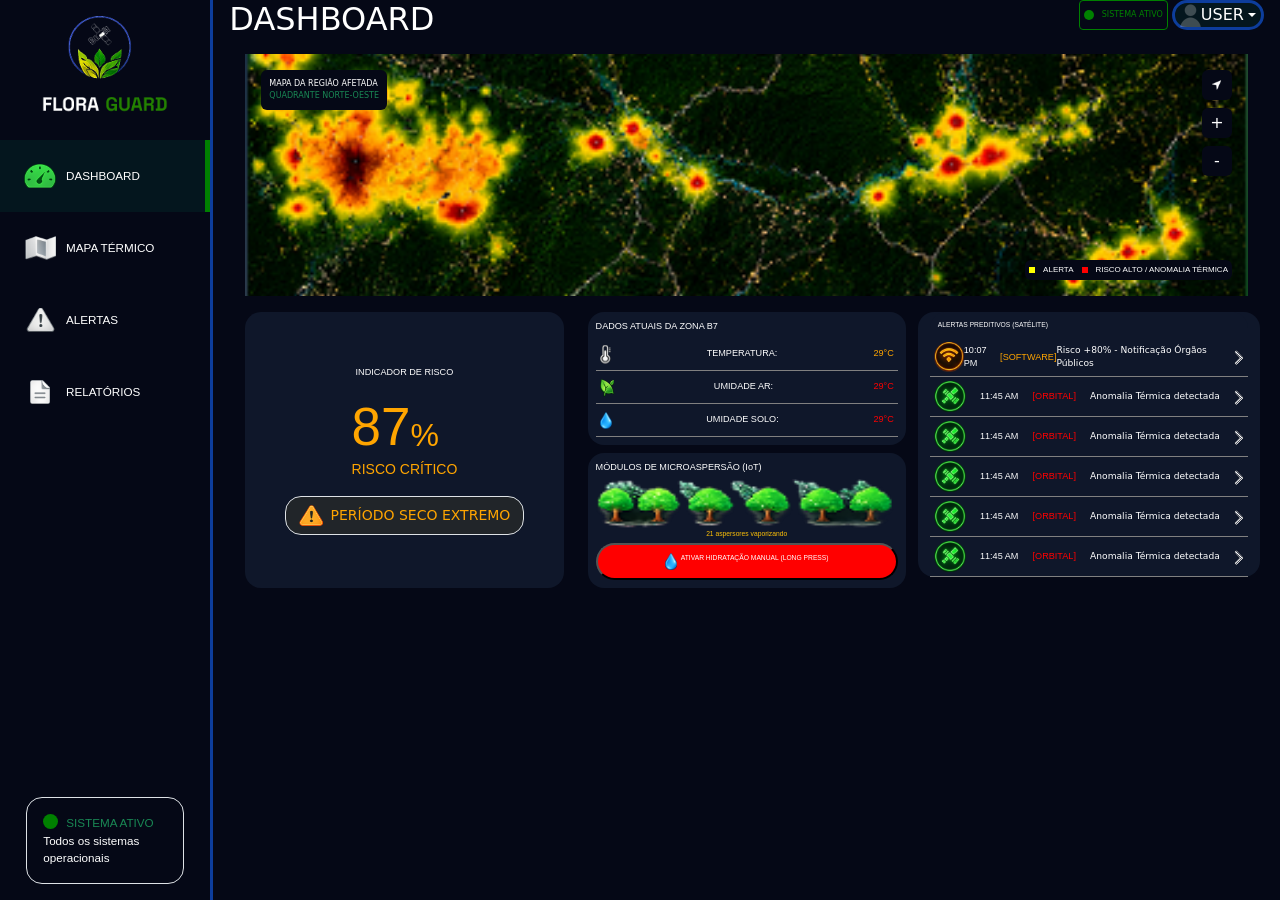
==== pages/dashboard.html @ 03de00dc "Dashboard e Mapa finalizados Depois de muito trabalho consegui fazer as duas paginas" ====
<!DOCTYPE html>
<html lang="pt-br">

<head>
    <meta charset="UTF-8">
    <meta name="viewport" content="width=device-width, initial-scale=1.0">
    <title>Dashboard - Flora Guard</title>
    <link href="https://cdn.jsdelivr.net/npm/bootstrap@5.3.8/dist/css/bootstrap.min.css" rel="stylesheet"
        integrity="sha384-sRIl4kxILFvY47J16cr9ZwB07vP4J8+LH7qKQnuqkuIAvNWLzeN8tE5YBujZqJLB" crossorigin="anonymous">
    <link rel="stylesheet" href="../css/dashboard.css">
    <link rel="stylesheet" href="../css/style.css">
    <link rel="stylesheet" href="../css/mapa.css">
</head>

<body class="bg-color-blue min-vh-100 d-md-flex">
    <div class="row g-0 w-100 min-vh-100">
        <div id="nav-desktop"
            class="col-md-2 h-100 bg-color-blue p-0 d-flex flex-column align-items-center justify-content-between py-3 gap-4 borda-direita d-none d-md-flex">
            <div class="d-flex flex-column w-100 align-items-center gap-4">
                <img src="../assets/nav/logo-nav-pc.png" alt="" width="60%" class="d-none d-md-block">
                <div id="elementos-nav" class="w-100">
                    <a href="../pages/dashboard.html" class="text-decoration-none">
                        <div class="nav-item d-flex align-items-center px-4 ativo">
                            <div class="img-nav">
                                <img src="../assets/nav/icone-dashboard-ativo.svg" alt="">
                            </div>
                            <p class="mb-0 text-white SpaceGrotesk ts-14">DASHBOARD</p>
                        </div>
                    </a>
                    <a href="../pages/mapa.html" class=" text-decoration-none">
                        <div class="nav-item d-flex align-items-center px-4">
                            <div class="img-nav">
                                <img src="../assets/nav/icone-mapa.svg" alt="">
                            </div>
                            <p class="mb-0 text-white SpaceGrotesk ts-14">MAPA TÉRMICO</p>
                        </div>
                    </a>
                    <a href="../pages/alerta.html" class=" text-decoration-none">
                        <div class="nav-item d-flex align-items-center px-4">
                            <div class="img-nav">
                                <img src="../assets/nav/icone-alerta.svg" alt="">
                            </div>
                            <p class="mb-0 text-white SpaceGrotesk ts-14">ALERTAS</p>
                        </div>
                    </a>
                    <a href="../pages/realtorio.html" class=" text-decoration-none">
                        <div class="nav-item d-flex align-items-center px-4">
                            <div class="img-nav">
                                <img src="../assets/nav/icone-relatorio.svg" alt="">
                            </div>
                            <p class="mb-0 text-white SpaceGrotesk ts-14">RELATÓRIOS</p>
                        </div>
                    </a>
                </div>
            </div>
            <div class="p-3 rounded-4 border w-75 d-none d-sm-block">
                <div class="d-flex gap-2">
                    <div class="circle"></div>
                    <p class="mb-0 SpaceGrotesk ts-14 text-success">SISTEMA ATIVO</p>
                </div>
                <p class="mb-0 SpaceGrotesk ts-14 text-white">Todos os sistemas operacionais</p>
            </div>
        </div>

        <main class="col-12 col-md-10 p-0 bg-color-blue">
            <div id="cabecalho" class="d-flex justify-content-between p-3 py-0">
                <h1 class="fs-2 text-white">DASHBOARD</h1>
                <div class="dropdown dropdown-personalizado w-auto">
                    <div class="d-flex gap-1">
                        <div class="d-flex align-items-center gap-2 px-1 borda-card-ativo">
                            <div id="circle"></div>
                            <p class="text-card-ativo mb-0 fs-8">SISTEMA ATIVO</p>
                        </div>

                        <button class="btn btn-estilo text-white dropdown-toggle" type="button"
                            data-bs-toggle="dropdown" aria-expanded="false">
                            <img src="../assets/dashboard/User 1.svg" alt="">
                            USER
                        </button>

                        <ul class="dropdown-menu dropdown-menu-dark" style="width: 200px;">
                            <li><a class="dropdown-item active" href="#">Perfil</a></li>
                            <li><a class="dropdown-item" href="#"></a></li>
                            <li><a class="dropdown-item" href="#">Temas</a></li>
                            <li>
                                <hr class="dropdown-divider">
                            </li>
                            <li><a class="dropdown-item" href="#">Configurações</a></li>
                        </ul>
                    </div>
                </div>
            </div>

            <div class="p-4 py-0">
                <div class="row-4 mb-0 p-0 row-md-6 p-2">
                    <div class="mapa rounde-4 h-100">
                        <div class="topo">
                            <div class="info-regiao text-white p-2 rounded d-flex flex-column bg-color-blue">
                                <p class="text-menor mb-0">MAPA DA REGIÃO AFETADA</p>
                                <p class="text-menor mb-0 text-success">QUADRANTE NORTE-OESTE</p>
                            </div>

                            <div class="controles d-flex align-items-center gap-2 flex-column">
                                <button
                                    class="btn btn-secundary bg-color-blue text-white d-flex justify-content-center align-items-center"><img
                                        src="../assets/dashboard/setinha 1.svg" alt=""></button>
                                <button
                                    class="btn btn-secundary bg-color-blue text-white d-flex justify-content-center align-items-center">+</button>
                                <button
                                    class="btn btn-secundary bg-color-blue text-white d-flex justify-content-center align-items-center">-</button>
                            </div>
                        </div>

                        <div class="rodape">
                            <div
                                class="legenda d-flex align-items-center bg-color-blue p-1 rounded justify-content-end gap-2">
                                <span class="alerta"></span>
                                <p class="Inter text-white text-rodape mb-0">ALERTA</p>

                                <span class="risco"></span>
                                <p class="Inter text-white text-rodape mb-0">RISCO ALTO / ANOMALIA TÉRMICA</p>
                            </div>
                        </div>
                    </div>
                </div>

                <div class="row row-4 p-0 row-md-6 h-40 h-md-50 p-2">
                    <div class="col-6 col-md-4">
                        <section
                            class="h-100 d-flex flex-column justify-content-center align-items-center gap-3  bg-color-blue-dois rounded-4">
                            <p class="SpaceGrotesk text-11 mb-0 text-white">INDICADOR DE RISCO</p>
                            <div>
                                <div class="d-flex">
                                    <h2 class="mb-0 text-63 SpaceGrotesk">87</h2>
                                    <p class="mb-0 d-flex align-items-end text-32 SpaceGrotesk">%</p>
                                </div>
                                <p class="text-14 mb-0 SpaceGrotesk">RISCO CRÍTICO</p>
                            </div>
                            <div
                                class="p-2 d-flex justify-content-center align-items-center gap-2 bg-dark rounded-4 border w-75">
                                <img src="../assets/dashboard/Alerta2 1.svg" alt="">
                                <h4 class="mb-0 text-14 text-center">PERÍODO SECO EXTREMO</h4>
                            </div>
                        </section>
                    </div>
                    <div class="col col-6 col-md-4 d-flex flex-column gap-2 justify-content-between">
                        <div class="row-6 h-50 bg-color-blue-dois rounded-4 d-flex flex-column justify-content-center p-8 gap-1">
                            <p class="mb-0 SpaceGrotesk text-11 text-white">DADOS ATUAIS DA ZONA B7</p>
                            <div>
                                <table class="w-100">
                                    <tr class="d-flex justify-content-between align-items-center border-bootom p-1">
                                        <td><img src="../assets/dashboard/temperatura_img 1.svg" alt=""></td>
                                        <td>
                                            <p class="mb-0 SpaceGrotesk text-11 text-white">TEMPERATURA:</p>
                                        </td>
                                        <td>
                                            <P class="mb-0 SpaceGrotesk text-11 text-orange">29°C</P>
                                        </td>
                                    </tr>
                                    <tr class="d-flex justify-content-between align-items-center border-bootom p-1">
                                        <td><img src="../assets/dashboard/umidadeAr_img 1.svg" alt=""></td>
                                        <td>
                                            <p class="mb-0 SpaceGrotesk text-11 text-white">UMIDADE AR:</p>
                                        </td>
                                        <td>
                                            <P class="mb-0 SpaceGrotesk text-11 text-red">29°C</P>
                                        </td>
                                    </tr>
                                    <tr class="d-flex justify-content-between align-items-center border-bootom p-1">
                                        <td><img src="../assets/dashboard/umidadeSolo_img 1.svg" alt=""></td>
                                        <td>
                                            <p class="mb-0 SpaceGrotesk text-11 text-white">UMIDADE SOLO:</p>
                                        </td>
                                        <td>
                                            <P class="mb-0 SpaceGrotesk text-11 text-red">29°C</P>
                                        </td>
                                    </tr>
                                </table>
                            </div>
                        </div>
                        <div class="row-6 h-50 bg-color-blue-dois rounded-4 p-8 d-flex justify-content-center flex-column gap-1">
                            <p class="mb-0 SpaceGrotesk text-11 text-white">MÓDULOS DE MICROASPERSÃO (IoT)</p>
                            <div class="w-100 d-flex flex-column ">
                                <img src="../assets/dashboard/microAspersão 1.png" alt="" height="50px">
                                <p class="SpaceGrotesk text-8 text-center text-warning mb-0">21 aspersores
                                    vaporizando
                                </p>
                            </div>
                            <button class="d-flex justify-content-center gap-1 p-8 rounded-5 bg-red">
                                <img src="../assets/dashboard/umidadeSolo_img 1.svg" alt="">
                                <p class="mb-0 SpaceGrotesk text-8 text-white text-center">ATIVAR HIDRATAÇÃO
                                    MANUAL
                                    (LONG PRESS)</p>
                            </button>
                        </div>
                    </div>
                    <div id="card" class="row-4 bg-color-blue-dois rounded-4 col-md-4  mt-3 mt-md-0">
                        <div class="bg-color-blue-dois w-100 rounded-4">
                            <p class="mb-0 SpaceGrotesk text-8 text-white p-8">ALERTAS PREDITIVOS (SATÉLITE)</p>

                            <table class="w-100">
                                <tr class="d-flex justify-content-between align-items-center border-bootom p-1">
                                    <td><img src="../assets/dashboard/Software 2.svg" alt=""></td>
                                    <td>
                                        <p class="mb-0 SpaceGrotesk text-11 text-white">10:07 PM</p>
                                    </td>
                                    <td>
                                        <P class="mb-0 SpaceGrotesk text-11 text-orange">[SOFTWARE]</P>
                                    </td>
                                    <td>
                                        <p class="text-11 text-white mb-0">Risco +80% - Notificação Órgãos
                                            Públicos
                                        </p>
                                    </td>
                                    <td><img src="../assets/dashboard/seta 1.png" alt=""></td>
                                </tr>
                                <tr class="d-flex justify-content-between align-items-center border-bootom p-1">
                                    <td><img src="../assets/dashboard/Orbital 2.svg" alt=""></td>
                                    <td>
                                        <p class="mb-0 SpaceGrotesk text-11 text-white">11:45 AM</p>
                                    </td>
                                    <td>
                                        <P class="mb-0 SpaceGrotesk text-11 text-red">[ORBITAL]</P>
                                    </td>
                                    <td>
                                        <p class="text-11 text-white mb-0">Anomalia Térmica detectada</p>
                                    </td>
                                    <td><img src="../assets/dashboard/seta 1.png" alt=""></td>
                                </tr>
                                <tr
                                    class="d-none d-md-flex justify-content-between align-items-center border-bootom p-1">
                                    <td><img src="../assets/dashboard/Orbital 2.svg" alt=""></td>
                                    <td>
                                        <p class="mb-0 SpaceGrotesk text-11 text-white">11:45 AM</p>
                                    </td>
                                    <td>
                                        <P class="mb-0 SpaceGrotesk text-11 text-red">[ORBITAL]</P>
                                    </td>
                                    <td>
                                        <p class="text-11 text-white mb-0">Anomalia Térmica detectada</p>
                                    </td>
                                    <td><img src="../assets/dashboard/seta 1.png" alt=""></td>
                                </tr>
                                <tr
                                    class="d-none d-md-flex justify-content-between align-items-center border-bootom p-1">
                                    <td><img src="../assets/dashboard/Orbital 2.svg" alt=""></td>
                                    <td>
                                        <p class="mb-0 SpaceGrotesk text-11 text-white">11:45 AM</p>
                                    </td>
                                    <td>
                                        <P class="mb-0 SpaceGrotesk text-11 text-red">[ORBITAL]</P>
                                    </td>
                                    <td>
                                        <p class="text-11 text-white mb-0">Anomalia Térmica detectada</p>
                                    </td>
                                    <td><img src="../assets/dashboard/seta 1.png" alt=""></td>
                                </tr>
                                <tr
                                    class="d-none d-md-flex justify-content-between align-items-center border-bootom p-1">
                                    <td><img src="../assets/dashboard/Orbital 2.svg" alt=""></td>
                                    <td>
                                        <p class="mb-0 SpaceGrotesk text-11 text-white">11:45 AM</p>
                                    </td>
                                    <td>
                                        <P class="mb-0 SpaceGrotesk text-11 text-red">[ORBITAL]</P>
                                    </td>
                                    <td>
                                        <p class="text-11 text-white mb-0">Anomalia Térmica detectada</p>
                                    </td>
                                    <td><img src="../assets/dashboard/seta 1.png" alt=""></td>
                                </tr>
                                <tr
                                    class="d-none d-md-flex justify-content-between align-items-center border-bootom p-1">
                                    <td><img src="../assets/dashboard/Orbital 2.svg" alt=""></td>
                                    <td>
                                        <p class="mb-0 SpaceGrotesk text-11 text-white">11:45 AM</p>
                                    </td>
                                    <td>
                                        <P class="mb-0 SpaceGrotesk text-11 text-red">[ORBITAL]</P>
                                    </td>
                                    <td>
                                        <p class="text-11 text-white mb-0">Anomalia Térmica detectada</p>
                                    </td>
                                    <td><img src="../assets/dashboard/seta 1.png" alt=""></td>
                                </tr>
                            </table>
                        </div>
                    </div>

                </div>
            </div>
        </main>
    </div>

    <div id="nav-mobile" class="d-flex d-md-none">

        <a href="../pages/dashboard.html">
            <img src="../assets/nav/icone-dashboard-ativo.svg">
            <span>Dashboard</span>
        </a>

        <a href="../pages/mapa.html">
            <img src="../assets/nav/icone-mapa.svg">
            <span>Mapa</span>
        </a>

        <a href="../pages/alerta.html">
            <img src="../assets/nav/icone-alerta.svg">
            <span>Alertas</span>
        </a>

        <a href="../pages/realtorio.html">
            <img src="../assets/nav/icone-relatorio.svg">
            <span>Relatórios</span>
        </a>

    </div>

    <script src="https://cdn.jsdelivr.net/npm/bootstrap@5.3.8/dist/js/bootstrap.bundle.min.js"
        integrity="sha384-FKyoEForCGlyvwx9Hj09JcYn3nv7wiPVlz7YYwJrWVcXK/BmnVDxM+D2scQbITxI" crossorigin="anonymous">
        </script>
</body>

</html>
---- css/dashboard.css ----
@charset "UTF-8";

* {
    margin: 0;
    padding: 0;
    box-sizing: border-box;
}

body {
    min-height: 100vh;
    height: auto;
}

html {
    height: 100%;
}

.texto-header {
    font-size: 0.5625rem;
}

.icone-user {
    background-color: #111527;
    color: white;
    border-radius: 50%;
    padding: 10px;
}

.text-card-ativo {
    font-size: 0.6rem;
    color: green;
}

.borda-card-ativo {
    border: 1px solid green;
    border-radius: 4px;
}

#circle {
    width: 10px;
    height: 10px;
    background-color: green;
    border-radius: 50%;
}

.text-menor {
    font-size: 0.5rem;
}

.mapa-container {
    position: relative;
    width: 100%;
}

.mapa-img {
    width: 100%;
    display: block;
    border-radius: 20px;
}

.h-45{
    heigth: 40%
}

.mapa {
    min-height: 242px;

    background-image: url("../assets/dashboard/mapa\ termico\ 1.png");
    background-size: cover;
    background-position: center;

    display: flex;
    flex-direction: column;
    justify-content: space-between;

    padding: 1rem;
}

.overlay {
    position: absolute;
    inset: 0;

    display: flex;
    flex-direction: column;
    justify-content: space-between;

    padding: 1.7rem;
}

.topo {
    display: flex;
    justify-content: space-between;
    align-items: flex-start;
}

.rodape {
    display: flex;
    justify-content: flex-end;
}

.btn {
    padding: 5px;
    height: 30px;
    width: 30px;
}

.text-rodape {
    font-size: 0.5rem;
}

.alerta {
    width: 6px;
    height: 6px;
    background-color: yellow;
}


.risco {
    width: 6px;
    height: 6px;
    background-color: red;
}

.text-14 {
    font-size: 0.736rem;
    color: orange;
}

.text-63 {
    font-size: 3.31rem;
    color: orange;
}

.text-32 {
    font-size: 2rem;
    color: orange;
}

.text-11 {
    font-size: 0.57rem;
}

.text-8 {
    font-size: 0.42rem
}

.p-8 {
    padding: 8px;
}

.text-orange {
    color: orange;
}

.text-red {
    color: red;
}

.border-bootom {
    border-bottom: 1px solid gray;
}

.bg-red {
    background-color: red;
}

.nav-flora {
    position: absolute;
    bottom: 0px;
    background-color: #111527;
    margin-top: 10px;
    border-radius: 15px;
    max-width: 400px;
}

.w-90 {
    width: 90%;
}

.table-responsive-custom {
    width: 100%;
    overflow-x: auto;
}

.h-md-100 {
    height: 100%;
}

.h-40{
    height: 40%;
}

.fs-8{
    font-size: 8px
}

@media (min-width: 768px) {

    #card{
        height: fit-content;
    }

     #nav-desktop {
        position: sticky;
        top: 0;
        height: 100vh;
    }
}
---- css/style.css ----
@charset "UTF-8";

* {
    margin: 0;
    padding: 0;
    box-sizing: border-box;
}

html,
body {
    min-height: 100%;
    scroll-behavior: smooth;
}

body {
    overflow-x: hidden;
}

.Orbitron {
    font-family: 'Orbitron', sans-serif;
}

.SpaceGrotesk {
    font-family: 'Space Grotesk', sans-serif;
}

.Inter {
    font-family: 'Inter', sans-serif;
}

.text-verde {
    color: #238200;
}

.bg-color-blue {
    background-color: #050816;
}

.bg-color-blue-dois {
    background-color: #0F172A;
}

.efeito-vidro {
    background: rgba(230, 231, 236, 0.056);
    border-radius: 16px;
    box-shadow: 0 4px 30px rgba(0, 0, 0, 0.1);
    backdrop-filter: blur(2px);
    -webkit-backdrop-filter: blur(2px);
    border: 1px solid rgba(5, 8, 22, 0.14);
    width: 100%;
    max-width: 900px;
    padding: 2rem;
}

.ul-estilo {
    list-style: none;
    font-size: 0.5rem;
}

.a-estilo {
    text-decoration: none;
    color: white;
}

.a-estilo:hover {
    color: #238200;
}

.text-pequeno {
    font-size: 0.5rem;
}

#flora-guard {
    background-image: url(../assets/fundo-section-flora-guard.jpg);
    background-size: cover;
    background-position: center;
    width: 100%;
    min-height: 100%;
}

.padding-problema,
.padding-solucao,
.padding-objetivo {
    padding: 50px 20px;
}

.padding-funciona {
    padding-left: 20px;
}

.paragrafo {
    font-size: clamp(0.85rem, 2vw, 1rem);
    font-weight: 500;
    line-height: 1.7;
}

@media (max-width: 991px) {
    .alinhamento-solucao {
        display: flex;
        flex-direction: column;
        align-items: center;
        text-align: center;
        gap: 1.5rem;
    }

    .alinhamento-solucao > * {
        width: 100%;
    }

    .titulos-secundario {
        font-size: clamp(1.75rem, 5vw, 2rem);
    }

    .efeito-vidro {
        padding: 1.5rem;
        width: calc(100% - 2rem);
    }

    .padding-problema,
    .padding-solucao,
    .padding-objetivo {
        padding: 35px 16px;
    }
}

@media (max-width: 767px) {
    #flora-guard {
        min-height: calc(100vh - 56px);
        background-position: top center;
    }

    .ul-estilo {
        font-size: 0.75rem;
    }

    .text-pequeno {
        font-size: 0.7rem;
    }

    .paragrafo {
        max-width: 100%;
    }
}

.celulas {
    padding: 15px;
    box-shadow: 0 4px 8px rgba(0, 0, 0, 0.399);

}

.titulos-secundario {
    font-size: 2rem;
    font-weight: bold;
}

.paragrafo {
    font-size: 0.75rem;
    font-weight: 500;
}

.text-celulas {
    font-size: 1rem;
}

.accordion-button:not(.collapsed) {
    background-color: #0B1F3A;
    color: white;
}

.footer {
    padding: 10px;
    height: 30px;
}

@media (min-width: 768px) {
    .ul-estilo {
        list-style: none;
        font-size: 0.8rem;
    }

    .text-pequeno {
        font-size: 0.8rem;
    }

    .alinhamento-solucao {
        display: flex;
        align-items: center;
        gap: 20px;
    }

    .paragrafo {
        max-width: 500px;
    }
}
---- css/mapa.css ----
@charset "UTF-8";

body, html {
    margin: 0;
    padding: 0;
    box-sizing: border-box;
}

#container-pai {
    overflow: hidden;
    margin: 0;
    padding: 0;
}

.h-90{
    height: 90%;
}

.nav-item {
    padding: 20px 0px;
    gap: 10px
}

.nav-item:hover {
    background-color: #04161E;
    border-right: 5px solid green;
}

.ativo {
    background-color: #04161E;
    border-right: 5px solid green;
}

.img-nav {
    width: 32px;
    height: 32px;
    display: flex;
    align-items: center;
    justify-content: center;
}

.ts-14 {
    font-size: 0.73rem;
}

.circle {
    width: 15px;
    height: 15px;
    background-color: green;
    border-radius: 50%;
}

.borda-direita {
    border-right: 3px solid #0d3d9c;
}

.btn-estilo {
    background-color: #04161E;
    border: 3px solid #0d3d9c;
    border-radius: 15px;

    width: auto;
    display: flex;
    align-items: center;
    justify-content: space-between;
}

.btn-estilo:hover {
    background-color: rgb(12, 75, 75);
    color: black
}

.dropdown-toggle[aria-expanded="true"] {
    background-color: #04161E;
    color: white;
}

#mapa {
    background-image: url(../assets/mapa/mapa.jpg);
    background-size: cover;
    background-position: center;
}

.dropdown-personalizado {
    width: 15%
}

#retangulo {
    width: 32px;
    height: 150px;
    background-image: linear-gradient(to top, #0D9D00, #80C800, #F3F300, #F85F00, #FF0000);
    border-radius: 5px;
}

.text-14 {
    font-size: 14px;
}

.t-orange {
    color: orange;
}

.t-orangered {
    color: orangered;
}

.t-yellowgreen {
    color: yellowgreen;
}

#nav-mobile{
    position: sticky;
    bottom: 0;

    width: 100%;
    height: 70px;

    background: #04161E;

    display: flex;
    justify-content: space-around;
    align-items: center;

    border-top: 2px solid #0d3d9c;

    z-index: 1000;
}

#nav-mobile a{
    display: flex;
    flex-direction: column;
    align-items: center;

    text-decoration: none;
    color: white;
    font-size: 12px;
}

#nav-mobile img{
    width: 24px;
    height: 24px;
}

@media (max-width: 575.98px) {
    #container-pai {
        flex-direction: column;
    }

    #elementos-nav{
        display: flex;
    }
}

/* mobile */
@media (max-width: 768px) {
    .col-12.col-md-10 {
        height: calc(100vh - 60px) !important;
    }
}

/* desktop volta ao normal */
@media (min-width: 768px) {
    .col-12.col-md-10 {
        height: 100% !important;
    }
}
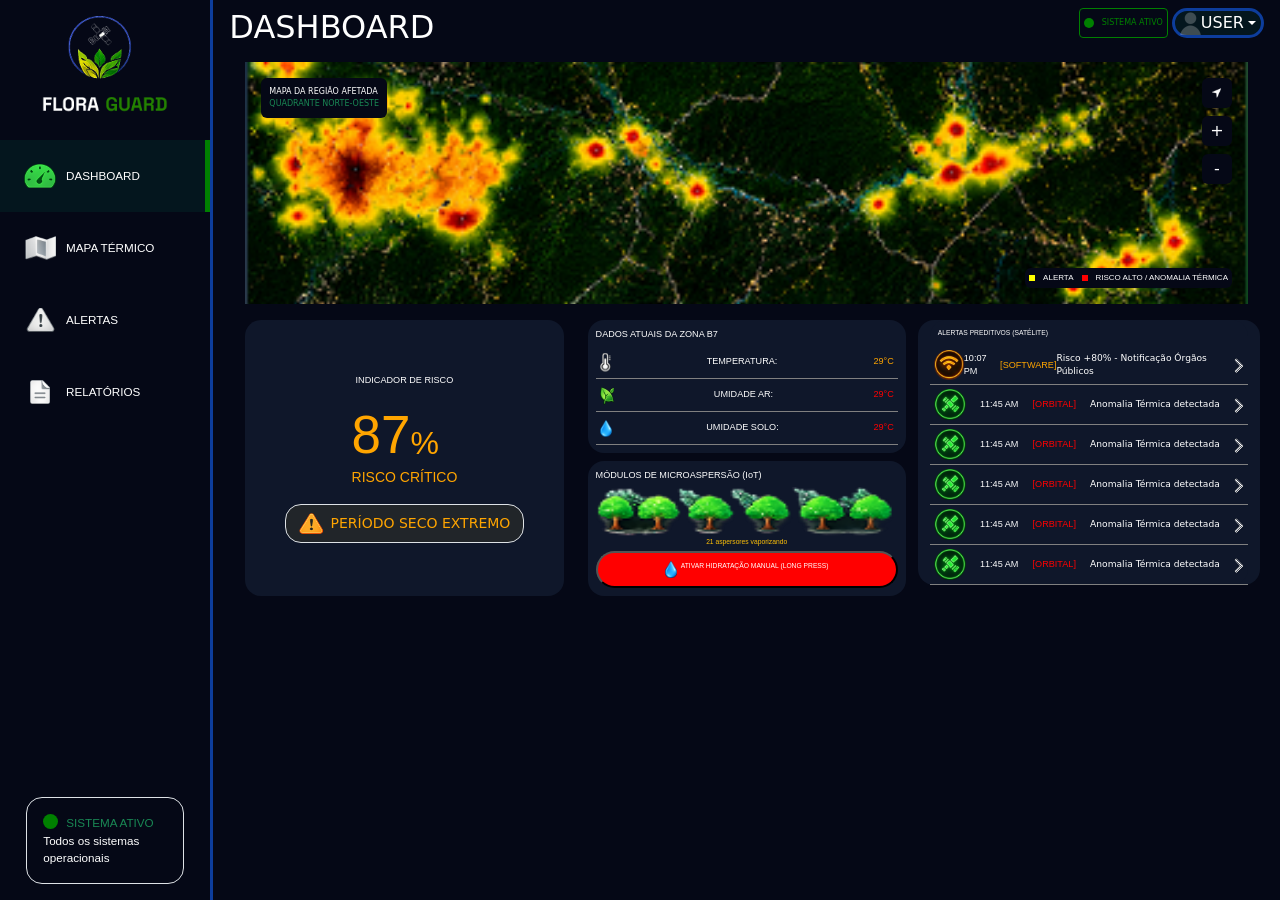
==== commit fe74bac3: "Ultimo ajuste do Dashboard" ====
--- a/pages/dashboard.html
+++ b/pages/dashboard.html
@@ -62,7 +62,7 @@
             </div>
         </div>
 
-        <main class="col-12 col-md-10 p-0 bg-color-blue">
+        <main class="col-12 col-md-10 pt-2 bg-color-blue">
             <div id="cabecalho" class="d-flex justify-content-between p-3 py-0">
                 <h1 class="fs-2 text-white">DASHBOARD</h1>
                 <div class="dropdown dropdown-personalizado w-auto">
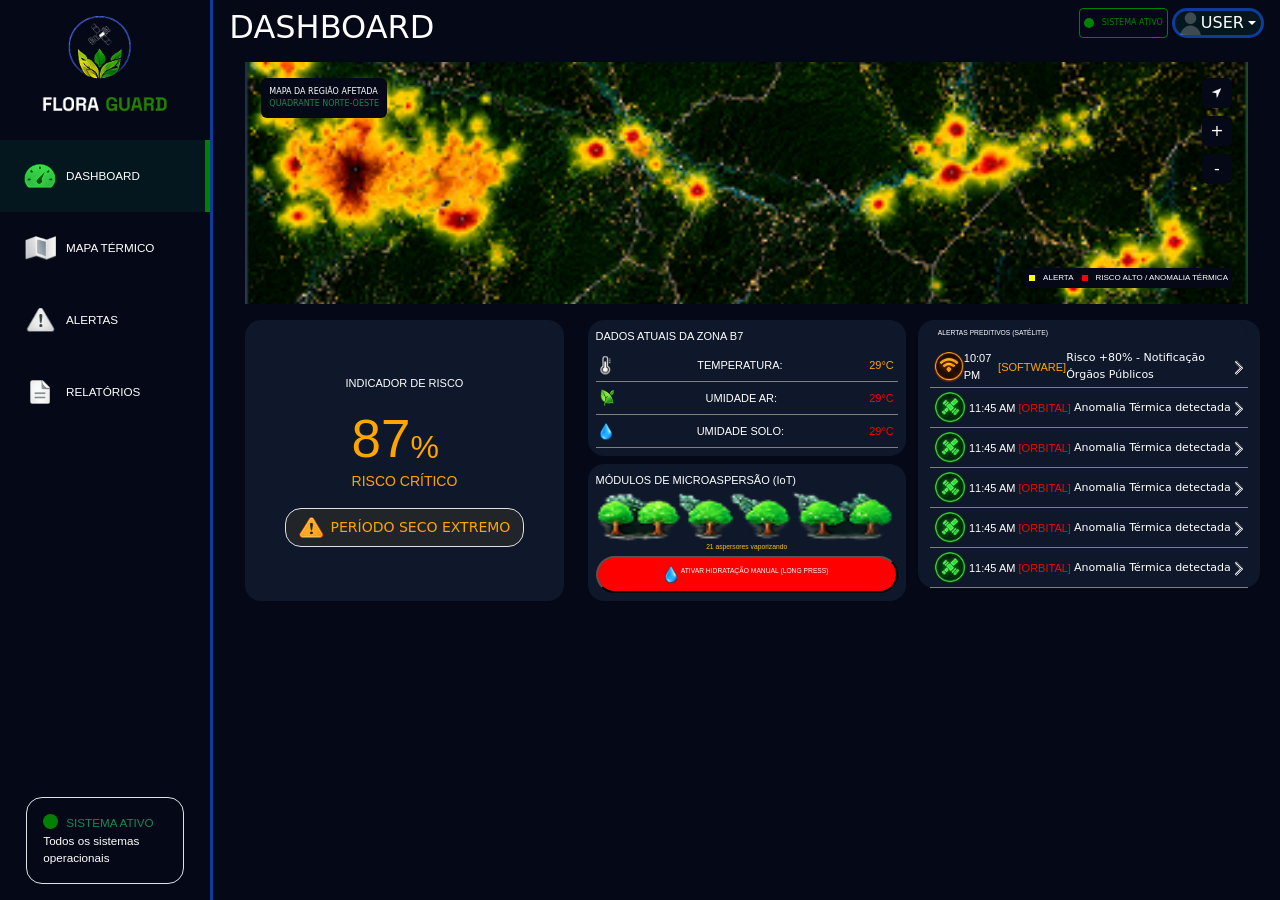
==== commit 0e6f9767: "Metade da tela Alerta" ====
--- a/pages/dashboard.html
+++ b/pages/dashboard.html
@@ -199,7 +199,7 @@
                             <p class="mb-0 SpaceGrotesk text-8 text-white p-8">ALERTAS PREDITIVOS (SATÉLITE)</p>
 
                             <table class="w-100">
-                                <tr class="d-flex justify-content-between align-items-center border-bootom p-1">
+                                <tr class="d-flex justify-content-between align-items-center border-bootom p-1 celula">
                                     <td><img src="../assets/dashboard/Software 2.svg" alt=""></td>
                                     <td>
                                         <p class="mb-0 SpaceGrotesk text-11 text-white">10:07 PM</p>
@@ -214,63 +214,59 @@
                                     </td>
                                     <td><img src="../assets/dashboard/seta 1.png" alt=""></td>
                                 </tr>
-                                <tr class="d-flex justify-content-between align-items-center border-bootom p-1">
-                                    <td><img src="../assets/dashboard/Orbital 2.svg" alt=""></td>
-                                    <td>
-                                        <p class="mb-0 SpaceGrotesk text-11 text-white">11:45 AM</p>
-                                    </td>
-                                    <td>
-                                        <P class="mb-0 SpaceGrotesk text-11 text-red">[ORBITAL]</P>
-                                    </td>
-                                    <td>
-                                        <p class="text-11 text-white mb-0">Anomalia Térmica detectada</p>
-                                    </td>
-                                    <td><img src="../assets/dashboard/seta 1.png" alt=""></td>
-                                </tr>
-                                <tr
-                                    class="d-none d-md-flex justify-content-between align-items-center border-bootom p-1">
-                                    <td><img src="../assets/dashboard/Orbital 2.svg" alt=""></td>
-                                    <td>
-                                        <p class="mb-0 SpaceGrotesk text-11 text-white">11:45 AM</p>
-                                    </td>
-                                    <td>
-                                        <P class="mb-0 SpaceGrotesk text-11 text-red">[ORBITAL]</P>
-                                    </td>
-                                    <td>
-                                        <p class="text-11 text-white mb-0">Anomalia Térmica detectada</p>
-                                    </td>
-                                    <td><img src="../assets/dashboard/seta 1.png" alt=""></td>
-                                </tr>
-                                <tr
-                                    class="d-none d-md-flex justify-content-between align-items-center border-bootom p-1">
-                                    <td><img src="../assets/dashboard/Orbital 2.svg" alt=""></td>
-                                    <td>
-                                        <p class="mb-0 SpaceGrotesk text-11 text-white">11:45 AM</p>
-                                    </td>
-                                    <td>
-                                        <P class="mb-0 SpaceGrotesk text-11 text-red">[ORBITAL]</P>
-                                    </td>
-                                    <td>
-                                        <p class="text-11 text-white mb-0">Anomalia Térmica detectada</p>
-                                    </td>
-                                    <td><img src="../assets/dashboard/seta 1.png" alt=""></td>
-                                </tr>
-                                <tr
-                                    class="d-none d-md-flex justify-content-between align-items-center border-bootom p-1">
-                                    <td><img src="../assets/dashboard/Orbital 2.svg" alt=""></td>
-                                    <td>
-                                        <p class="mb-0 SpaceGrotesk text-11 text-white">11:45 AM</p>
-                                    </td>
-                                    <td>
-                                        <P class="mb-0 SpaceGrotesk text-11 text-red">[ORBITAL]</P>
-                                    </td>
-                                    <td>
-                                        <p class="text-11 text-white mb-0">Anomalia Térmica detectada</p>
-                                    </td>
-                                    <td><img src="../assets/dashboard/seta 1.png" alt=""></td>
-                                </tr>
-                                <tr
-                                    class="d-none d-md-flex justify-content-between align-items-center border-bootom p-1">
+                                <tr class="d-flex justify-content-between align-items-center border-bootom p-1 celula">
+                                    <td><img src="../assets/dashboard/Orbital 2.svg" alt=""></td>
+                                    <td>
+                                        <p class="mb-0 SpaceGrotesk text-11 text-white">11:45 AM</p>
+                                    </td>
+                                    <td>
+                                        <P class="mb-0 SpaceGrotesk text-11 text-red">[ORBITAL]</P>
+                                    </td>
+                                    <td>
+                                        <p class="text-11 text-white mb-0">Anomalia Térmica detectada</p>
+                                    </td>
+                                    <td><img src="../assets/dashboard/seta 1.png" alt=""></td>
+                                </tr>
+                                <tr class="d-none d-md-flex justify-content-between align-items-center border-bootom p-1 celula">
+                                    <td><img src="../assets/dashboard/Orbital 2.svg" alt=""></td>
+                                    <td>
+                                        <p class="mb-0 SpaceGrotesk text-11 text-white">11:45 AM</p>
+                                    </td>
+                                    <td>
+                                        <P class="mb-0 SpaceGrotesk text-11 text-red">[ORBITAL]</P>
+                                    </td>
+                                    <td>
+                                        <p class="text-11 text-white mb-0">Anomalia Térmica detectada</p>
+                                    </td>
+                                    <td><img src="../assets/dashboard/seta 1.png" alt=""></td>
+                                </tr>
+                                <tr class="d-none d-md-flex justify-content-between align-items-center border-bootom p-1 celula">
+                                    <td><img src="../assets/dashboard/Orbital 2.svg" alt=""></td>
+                                    <td>
+                                        <p class="mb-0 SpaceGrotesk text-11 text-white">11:45 AM</p>
+                                    </td>
+                                    <td>
+                                        <P class="mb-0 SpaceGrotesk text-11 text-red">[ORBITAL]</P>
+                                    </td>
+                                    <td>
+                                        <p class="text-11 text-white mb-0">Anomalia Térmica detectada</p>
+                                    </td>
+                                    <td><img src="../assets/dashboard/seta 1.png" alt=""></td>
+                                </tr>
+                                <tr class="d-none d-md-flex justify-content-between align-items-center border-bootom p-1 celula">
+                                    <td><img src="../assets/dashboard/Orbital 2.svg" alt=""></td>
+                                    <td>
+                                        <p class="mb-0 SpaceGrotesk text-11 text-white">11:45 AM</p>
+                                    </td>
+                                    <td>
+                                        <P class="mb-0 SpaceGrotesk text-11 text-red">[ORBITAL]</P>
+                                    </td>
+                                    <td>
+                                        <p class="text-11 text-white mb-0">Anomalia Térmica detectada</p>
+                                    </td>
+                                    <td><img src="../assets/dashboard/seta 1.png" alt=""></td>
+                                </tr>
+                                <tr class="d-none d-md-flex justify-content-between align-items-center border-bootom p-1 celula">
                                     <td><img src="../assets/dashboard/Orbital 2.svg" alt=""></td>
                                     <td>
                                         <p class="mb-0 SpaceGrotesk text-11 text-white">11:45 AM</p>
--- a/css/style.css
+++ b/css/style.css
@@ -94,6 +94,18 @@
     line-height: 1.7;
 }
 
+.text-11{
+    font-size: 11px
+}
+
+.celula{
+    padding: 1rem;
+}
+
+.celula:hover{
+    background-color: #0B1F3A;
+}
+
 @media (max-width: 991px) {
     .alinhamento-solucao {
         display: flex;
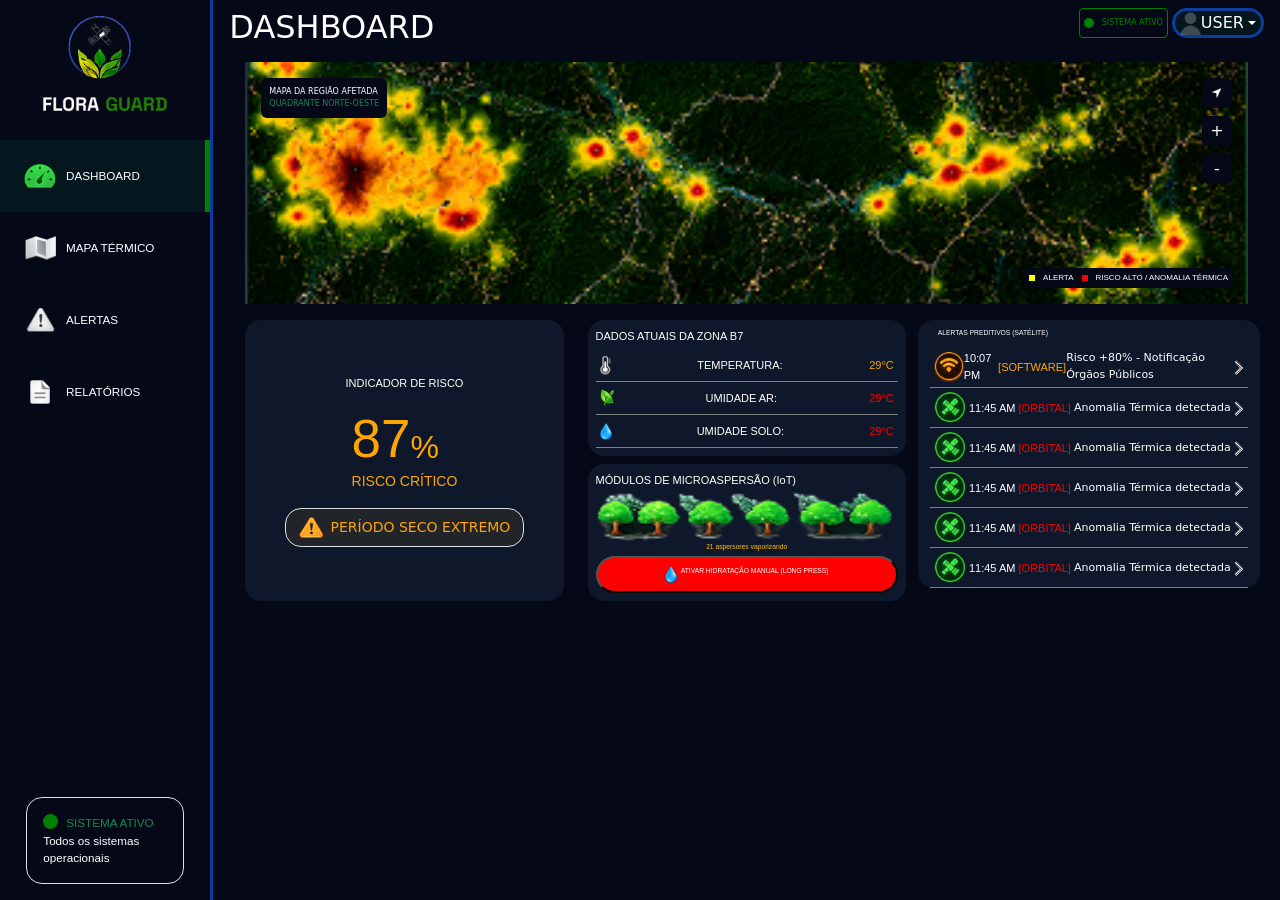
==== commit 492f8e9c: "Links atualizados" ====
--- a/pages/dashboard.html
+++ b/pages/dashboard.html
@@ -43,7 +43,7 @@
                             <p class="mb-0 text-white SpaceGrotesk ts-14">ALERTAS</p>
                         </div>
                     </a>
-                    <a href="../pages/realtorio.html" class=" text-decoration-none">
+                    <a href="../pages/relatorio.html" class=" text-decoration-none">
                         <div class="nav-item d-flex align-items-center px-4">
                             <div class="img-nav">
                                 <img src="../assets/nav/icone-relatorio.svg" alt="">
@@ -305,7 +305,7 @@
             <span>Alertas</span>
         </a>
 
-        <a href="../pages/realtorio.html">
+        <a href="../pages/relatorio.html">
             <img src="../assets/nav/icone-relatorio.svg">
             <span>Relatórios</span>
         </a>
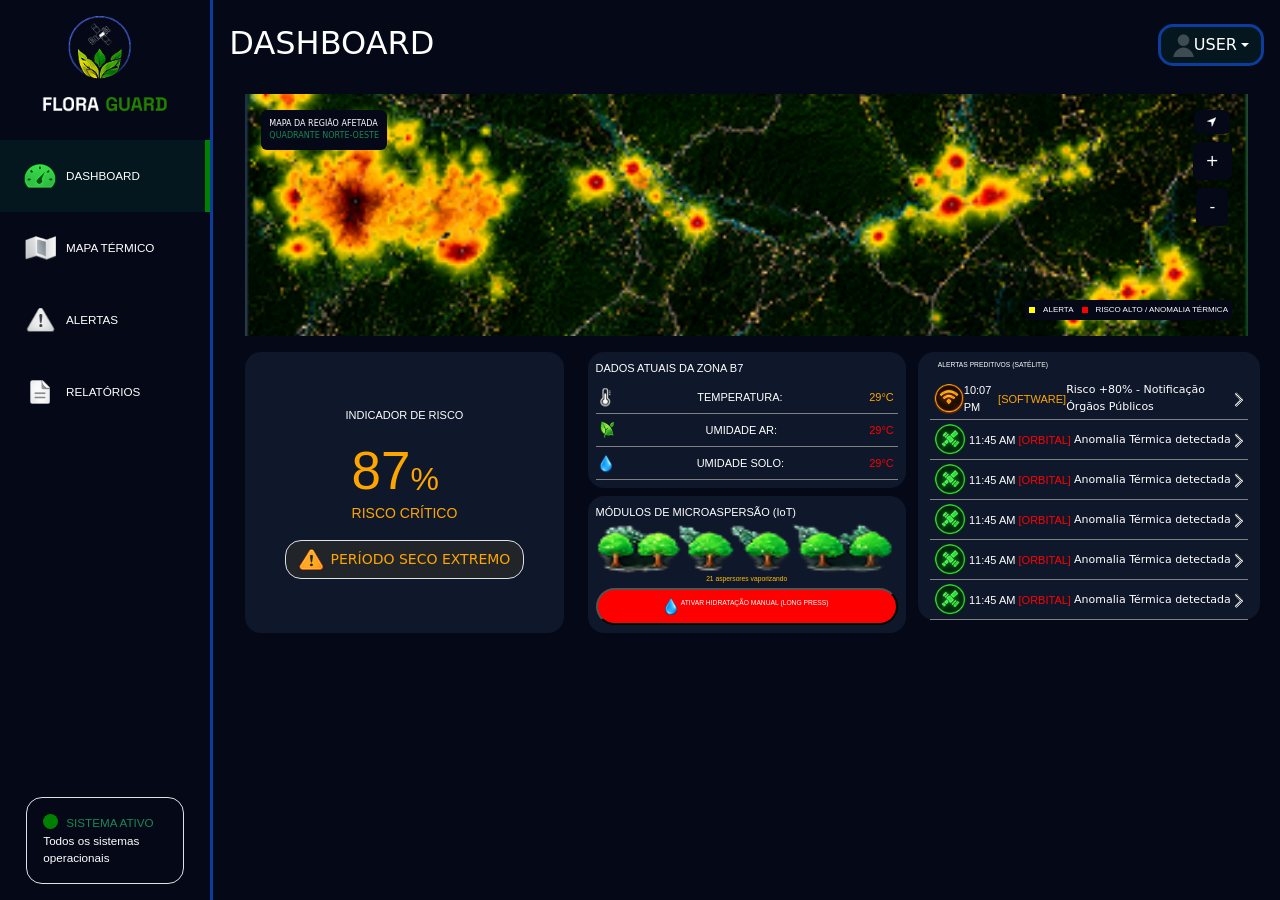
==== commit 648ef60c: "Alertas Por regiao feito" ====
--- a/pages/dashboard.html
+++ b/pages/dashboard.html
@@ -63,31 +63,23 @@
         </div>
 
         <main class="col-12 col-md-10 pt-2 bg-color-blue">
-            <div id="cabecalho" class="d-flex justify-content-between p-3 py-0">
+            <div id="cabecalho" class="d-flex justify-content-between p-3">
                 <h1 class="fs-2 text-white">DASHBOARD</h1>
                 <div class="dropdown dropdown-personalizado w-auto">
-                    <div class="d-flex gap-1">
-                        <div class="d-flex align-items-center gap-2 px-1 borda-card-ativo">
-                            <div id="circle"></div>
-                            <p class="text-card-ativo mb-0 fs-8">SISTEMA ATIVO</p>
-                        </div>
-
-                        <button class="btn btn-estilo text-white dropdown-toggle" type="button"
-                            data-bs-toggle="dropdown" aria-expanded="false">
-                            <img src="../assets/dashboard/User 1.svg" alt="">
-                            USER
-                        </button>
-
-                        <ul class="dropdown-menu dropdown-menu-dark" style="width: 200px;">
-                            <li><a class="dropdown-item active" href="#">Perfil</a></li>
-                            <li><a class="dropdown-item" href="#"></a></li>
-                            <li><a class="dropdown-item" href="#">Temas</a></li>
-                            <li>
-                                <hr class="dropdown-divider">
-                            </li>
-                            <li><a class="dropdown-item" href="#">Configurações</a></li>
-                        </ul>
-                    </div>
+                    <button class="btn btn-estilo text-white dropdown-toggle" type="button" data-bs-toggle="dropdown"
+                        aria-expanded="false">
+                        <img src="../assets/dashboard/User 1.svg" alt="">
+                        USER
+                    </button>
+                    <ul class="dropdown-menu dropdown-menu-dark" style="width: 200px;">
+                        <li><a class="dropdown-item active" href="#">Perfil</a></li>
+                        <li><a class="dropdown-item" href="#"></a></li>
+                        <li><a class="dropdown-item" href="#">Temas</a></li>
+                        <li>
+                            <hr class="dropdown-divider">
+                        </li>
+                        <li><a class="dropdown-item" href="#">Configurações</a></li>
+                    </ul>
                 </div>
             </div>
 
@@ -144,7 +136,8 @@
                         </section>
                     </div>
                     <div class="col col-6 col-md-4 d-flex flex-column gap-2 justify-content-between">
-                        <div class="row-6 h-50 bg-color-blue-dois rounded-4 d-flex flex-column justify-content-center p-8 gap-1">
+                        <div
+                            class="row-6 h-50 bg-color-blue-dois rounded-4 d-flex flex-column justify-content-center p-8 gap-1">
                             <p class="mb-0 SpaceGrotesk text-11 text-white">DADOS ATUAIS DA ZONA B7</p>
                             <div>
                                 <table class="w-100">
@@ -178,7 +171,8 @@
                                 </table>
                             </div>
                         </div>
-                        <div class="row-6 h-50 bg-color-blue-dois rounded-4 p-8 d-flex justify-content-center flex-column gap-1">
+                        <div
+                            class="row-6 h-50 bg-color-blue-dois rounded-4 p-8 d-flex justify-content-center flex-column gap-1">
                             <p class="mb-0 SpaceGrotesk text-11 text-white">MÓDULOS DE MICROASPERSÃO (IoT)</p>
                             <div class="w-100 d-flex flex-column ">
                                 <img src="../assets/dashboard/microAspersão 1.png" alt="" height="50px">
@@ -227,46 +221,50 @@
                                     </td>
                                     <td><img src="../assets/dashboard/seta 1.png" alt=""></td>
                                 </tr>
-                                <tr class="d-none d-md-flex justify-content-between align-items-center border-bootom p-1 celula">
-                                    <td><img src="../assets/dashboard/Orbital 2.svg" alt=""></td>
-                                    <td>
-                                        <p class="mb-0 SpaceGrotesk text-11 text-white">11:45 AM</p>
-                                    </td>
-                                    <td>
-                                        <P class="mb-0 SpaceGrotesk text-11 text-red">[ORBITAL]</P>
-                                    </td>
-                                    <td>
-                                        <p class="text-11 text-white mb-0">Anomalia Térmica detectada</p>
-                                    </td>
-                                    <td><img src="../assets/dashboard/seta 1.png" alt=""></td>
-                                </tr>
-                                <tr class="d-none d-md-flex justify-content-between align-items-center border-bootom p-1 celula">
-                                    <td><img src="../assets/dashboard/Orbital 2.svg" alt=""></td>
-                                    <td>
-                                        <p class="mb-0 SpaceGrotesk text-11 text-white">11:45 AM</p>
-                                    </td>
-                                    <td>
-                                        <P class="mb-0 SpaceGrotesk text-11 text-red">[ORBITAL]</P>
-                                    </td>
-                                    <td>
-                                        <p class="text-11 text-white mb-0">Anomalia Térmica detectada</p>
-                                    </td>
-                                    <td><img src="../assets/dashboard/seta 1.png" alt=""></td>
-                                </tr>
-                                <tr class="d-none d-md-flex justify-content-between align-items-center border-bootom p-1 celula">
-                                    <td><img src="../assets/dashboard/Orbital 2.svg" alt=""></td>
-                                    <td>
-                                        <p class="mb-0 SpaceGrotesk text-11 text-white">11:45 AM</p>
-                                    </td>
-                                    <td>
-                                        <P class="mb-0 SpaceGrotesk text-11 text-red">[ORBITAL]</P>
-                                    </td>
-                                    <td>
-                                        <p class="text-11 text-white mb-0">Anomalia Térmica detectada</p>
-                                    </td>
-                                    <td><img src="../assets/dashboard/seta 1.png" alt=""></td>
-                                </tr>
-                                <tr class="d-none d-md-flex justify-content-between align-items-center border-bootom p-1 celula">
+                                <tr
+                                    class="d-none d-md-flex justify-content-between align-items-center border-bootom p-1 celula">
+                                    <td><img src="../assets/dashboard/Orbital 2.svg" alt=""></td>
+                                    <td>
+                                        <p class="mb-0 SpaceGrotesk text-11 text-white">11:45 AM</p>
+                                    </td>
+                                    <td>
+                                        <P class="mb-0 SpaceGrotesk text-11 text-red">[ORBITAL]</P>
+                                    </td>
+                                    <td>
+                                        <p class="text-11 text-white mb-0">Anomalia Térmica detectada</p>
+                                    </td>
+                                    <td><img src="../assets/dashboard/seta 1.png" alt=""></td>
+                                </tr>
+                                <tr
+                                    class="d-none d-md-flex justify-content-between align-items-center border-bootom p-1 celula">
+                                    <td><img src="../assets/dashboard/Orbital 2.svg" alt=""></td>
+                                    <td>
+                                        <p class="mb-0 SpaceGrotesk text-11 text-white">11:45 AM</p>
+                                    </td>
+                                    <td>
+                                        <P class="mb-0 SpaceGrotesk text-11 text-red">[ORBITAL]</P>
+                                    </td>
+                                    <td>
+                                        <p class="text-11 text-white mb-0">Anomalia Térmica detectada</p>
+                                    </td>
+                                    <td><img src="../assets/dashboard/seta 1.png" alt=""></td>
+                                </tr>
+                                <tr
+                                    class="d-none d-md-flex justify-content-between align-items-center border-bootom p-1 celula">
+                                    <td><img src="../assets/dashboard/Orbital 2.svg" alt=""></td>
+                                    <td>
+                                        <p class="mb-0 SpaceGrotesk text-11 text-white">11:45 AM</p>
+                                    </td>
+                                    <td>
+                                        <P class="mb-0 SpaceGrotesk text-11 text-red">[ORBITAL]</P>
+                                    </td>
+                                    <td>
+                                        <p class="text-11 text-white mb-0">Anomalia Térmica detectada</p>
+                                    </td>
+                                    <td><img src="../assets/dashboard/seta 1.png" alt=""></td>
+                                </tr>
+                                <tr
+                                    class="d-none d-md-flex justify-content-between align-items-center border-bootom p-1 celula">
                                     <td><img src="../assets/dashboard/Orbital 2.svg" alt=""></td>
                                     <td>
                                         <p class="mb-0 SpaceGrotesk text-11 text-white">11:45 AM</p>
@@ -290,22 +288,22 @@
 
     <div id="nav-mobile" class="d-flex d-md-none">
 
-        <a href="../pages/dashboard.html">
+        <a href="../pages/dashboard.html" class="ativo-mobile h-100 d-flex flex-column justify-content-center">
             <img src="../assets/nav/icone-dashboard-ativo.svg">
             <span>Dashboard</span>
         </a>
 
-        <a href="../pages/mapa.html">
+        <a href="../pages/mapa.html" class="h-100 d-flex flex-column justify-content-center">
             <img src="../assets/nav/icone-mapa.svg">
             <span>Mapa</span>
         </a>
 
-        <a href="../pages/alerta.html">
+        <a href="../pages/alerta.html" class="h-100 d-flex flex-column justify-content-center">
             <img src="../assets/nav/icone-alerta.svg">
             <span>Alertas</span>
         </a>
 
-        <a href="../pages/relatorio.html">
+        <a href="../pages/relatorio.html" class="h-100 d-flex flex-column justify-content-center">
             <img src="../assets/nav/icone-relatorio.svg">
             <span>Relatórios</span>
         </a>
--- a/css/dashboard.css
+++ b/css/dashboard.css
@@ -98,11 +98,6 @@
     justify-content: flex-end;
 }
 
-.btn {
-    padding: 5px;
-    height: 30px;
-    width: 30px;
-}
 
 .text-rodape {
     font-size: 0.5rem;
--- a/css/mapa.css
+++ b/css/mapa.css
@@ -29,6 +29,11 @@
 .ativo {
     background-color: #04161E;
     border-right: 5px solid green;
+}
+
+.ativo-mobile{
+    border-top: 5px solid green;
+    background-color: #111527;
 }
 
 .img-nav {
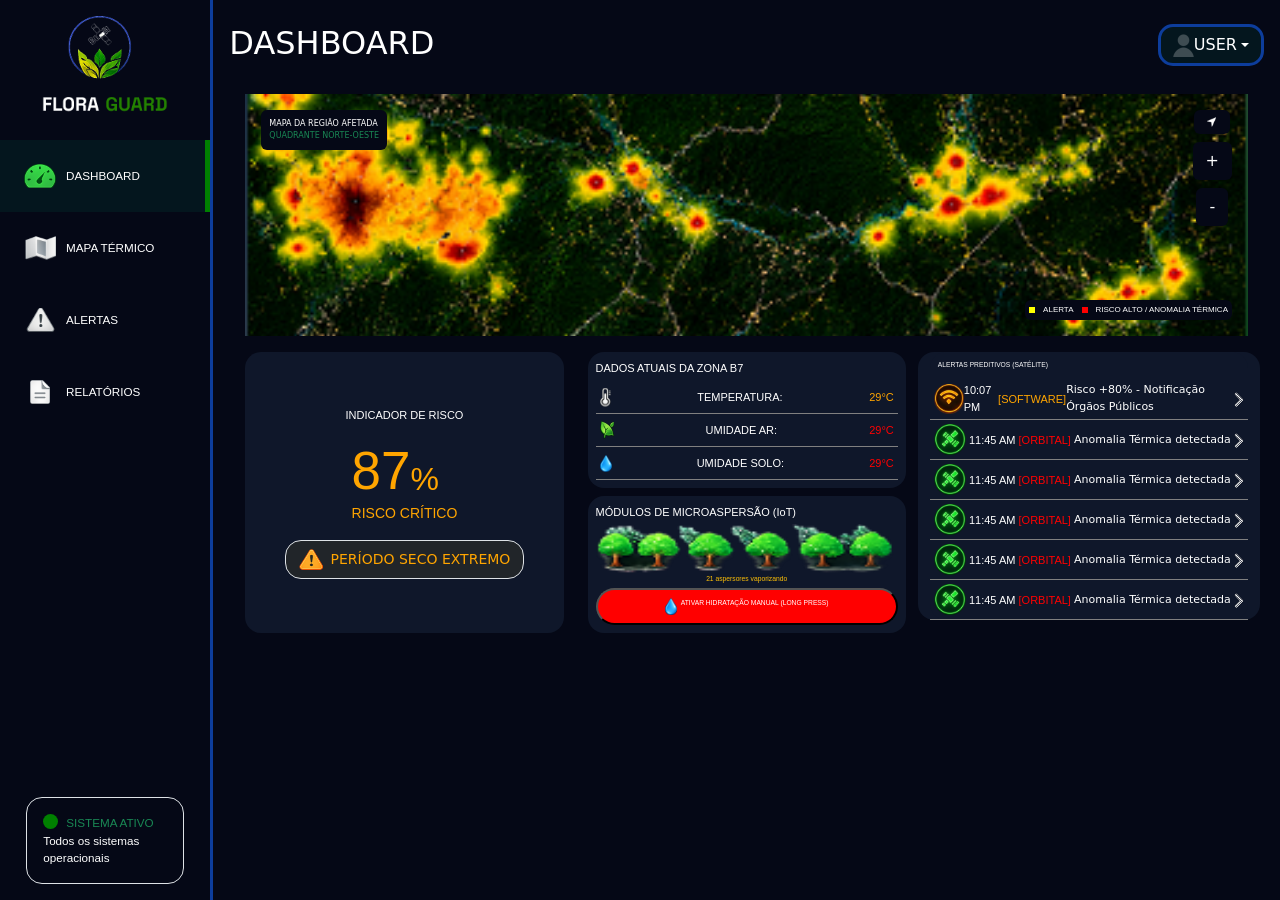
==== commit db9c92fa: "Alteraçoes no relatorio" ====
--- a/pages/dashboard.html
+++ b/pages/dashboard.html
@@ -14,8 +14,7 @@
 
 <body class="bg-color-blue min-vh-100 d-md-flex">
     <div class="row g-0 w-100 min-vh-100">
-        <div id="nav-desktop"
-            class="col-md-2 h-100 bg-color-blue p-0 d-flex flex-column align-items-center justify-content-between py-3 gap-4 borda-direita d-none d-md-flex">
+        <div id="nav-desktop" class="col-md-2 h-100 bg-color-blue p-0 d-flex flex-column align-items-center justify-content-between py-3 gap-4 borda-direita d-none d-md-flex">
             <div class="d-flex flex-column w-100 align-items-center gap-4">
                 <img src="../assets/nav/logo-nav-pc.png" alt="" width="60%" class="d-none d-md-block">
                 <div id="elementos-nav" class="w-100">
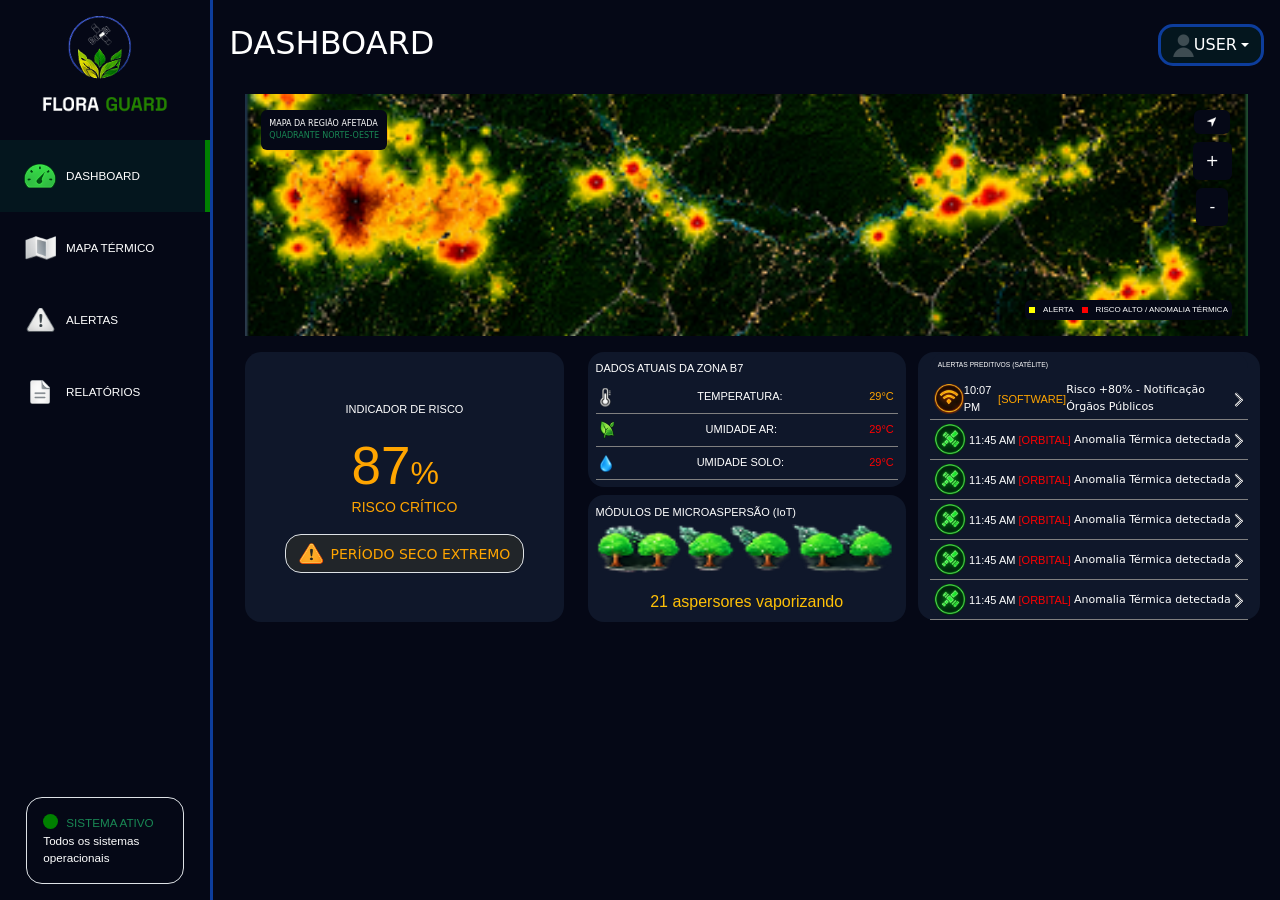
==== commit 60f30416: "Novas funcionalidades implementadas" ====
--- a/pages/dashboard.html
+++ b/pages/dashboard.html
@@ -173,18 +173,12 @@
                         <div
                             class="row-6 h-50 bg-color-blue-dois rounded-4 p-8 d-flex justify-content-center flex-column gap-1">
                             <p class="mb-0 SpaceGrotesk text-11 text-white">MÓDULOS DE MICROASPERSÃO (IoT)</p>
-                            <div class="w-100 d-flex flex-column ">
+                            <div class="w-100 d-flex flex-column gap-3">
                                 <img src="../assets/dashboard/microAspersão 1.png" alt="" height="50px">
-                                <p class="SpaceGrotesk text-8 text-center text-warning mb-0">21 aspersores
+                                <p class="SpaceGrotesk text-center text-warning mb-0">21 aspersores
                                     vaporizando
                                 </p>
                             </div>
-                            <button class="d-flex justify-content-center gap-1 p-8 rounded-5 bg-red">
-                                <img src="../assets/dashboard/umidadeSolo_img 1.svg" alt="">
-                                <p class="mb-0 SpaceGrotesk text-8 text-white text-center">ATIVAR HIDRATAÇÃO
-                                    MANUAL
-                                    (LONG PRESS)</p>
-                            </button>
                         </div>
                     </div>
                     <div id="card" class="row-4 bg-color-blue-dois rounded-4 col-md-4  mt-3 mt-md-0">
--- a/css/mapa.css
+++ b/css/mapa.css
@@ -7,7 +7,6 @@
 }
 
 #container-pai {
-    overflow: hidden;
     margin: 0;
     padding: 0;
 }
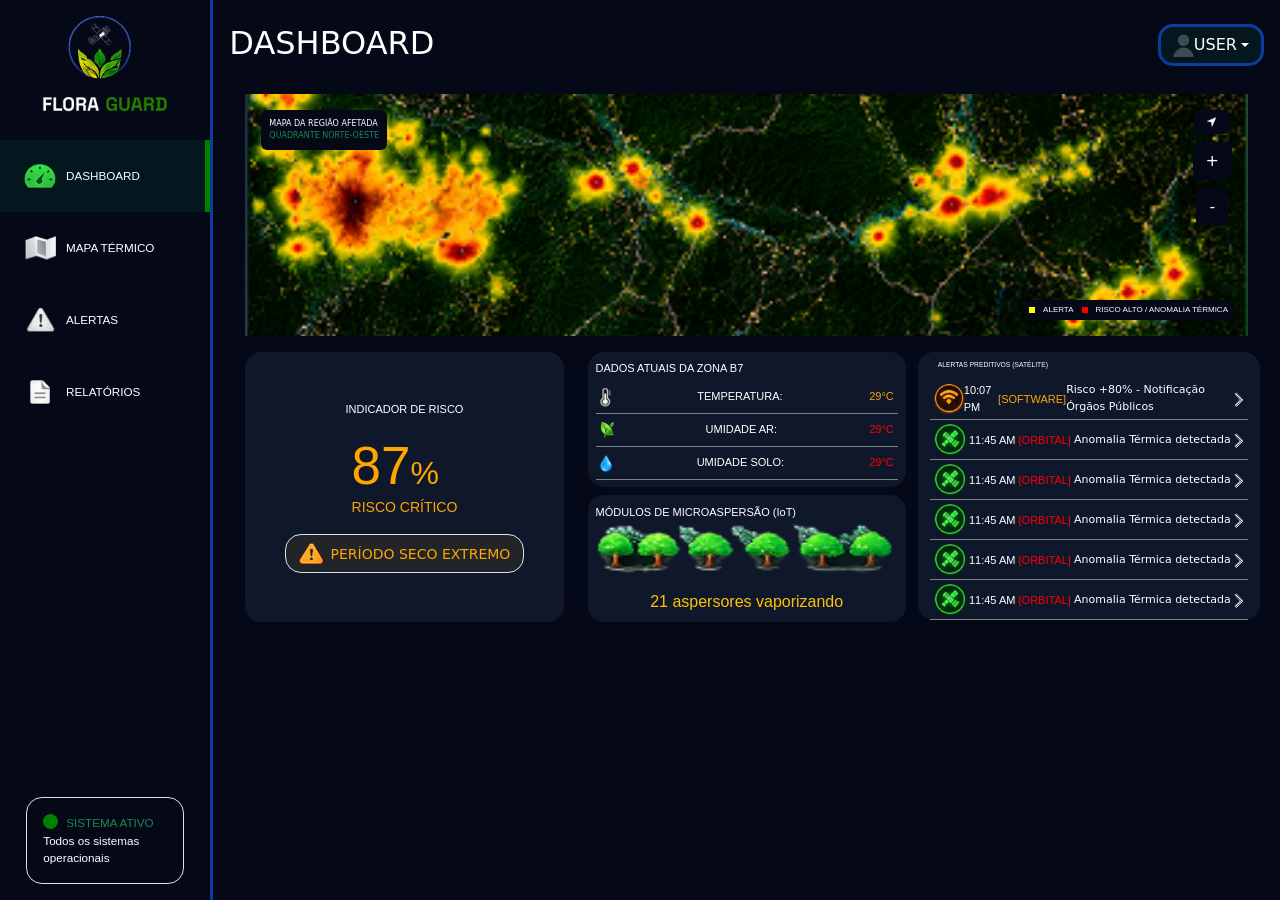
==== commit 4cf55d25: "Favicon adicionados" ====
--- a/pages/dashboard.html
+++ b/pages/dashboard.html
@@ -5,6 +5,7 @@
     <meta charset="UTF-8">
     <meta name="viewport" content="width=device-width, initial-scale=1.0">
     <title>Dashboard - Flora Guard</title>
+    <link rel="shortcut icon" href="../assets/logo-favicon.svg" type="image/x-icon">
     <link href="https://cdn.jsdelivr.net/npm/bootstrap@5.3.8/dist/css/bootstrap.min.css" rel="stylesheet"
         integrity="sha384-sRIl4kxILFvY47J16cr9ZwB07vP4J8+LH7qKQnuqkuIAvNWLzeN8tE5YBujZqJLB" crossorigin="anonymous">
     <link rel="stylesheet" href="../css/dashboard.css">
